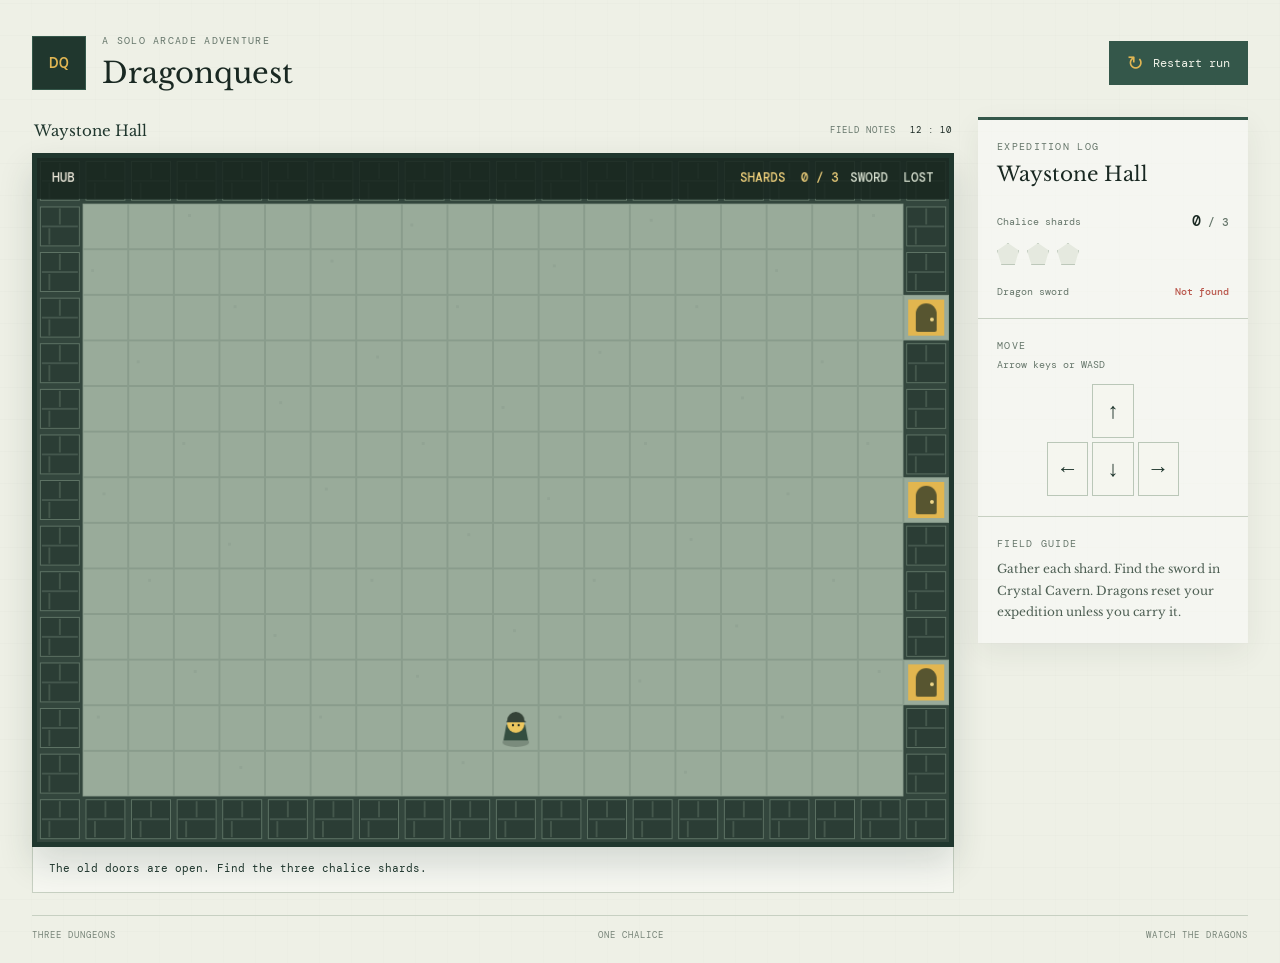
==== dragonquest/index.html @ 7830242f "draft of new game dragonquest" ====
<!DOCTYPE html>
<html lang="en">
  <head>
    <meta charset="UTF-8" />
    <meta name="viewport" content="width=device-width, initial-scale=1.0" />
    <meta name="theme-color" content="#eef0e6" />
    <title>Dragonquest</title>
    <link rel="preconnect" href="https://fonts.googleapis.com" />
    <link rel="preconnect" href="https://fonts.gstatic.com" crossorigin />
    <link href="https://fonts.googleapis.com/css2?family=DM+Mono:wght@400;500&family=Libre+Baskerville:wght@400;700&display=swap" rel="stylesheet" />
    <link rel="stylesheet" href="styles.css" />
  </head>
  <body>
    <main class="page-shell">
      <header class="page-heading">
        <div class="title-lockup">
          <div class="crest" aria-hidden="true">DQ</div>
          <div>
            <p class="eyebrow">A solo arcade adventure</p>
            <h1>Dragonquest</h1>
          </div>
        </div>
        <button id="restartButton" class="restart-button" type="button">
          <span aria-hidden="true">↻</span> Restart run
        </button>
      </header>

      <div class="game-layout">
        <section class="play-area" aria-label="Dragonquest game">
          <div class="scene-labels">
            <span id="roomLabel">Waystone Hall</span>
            <span class="scene-coordinates">FIELD NOTES <span id="positionLabel">12 : 10</span></span>
          </div>
          <div class="canvas-frame">
            <canvas id="gameCanvas" width="960" height="720" tabindex="0" aria-label="Game map. Use arrow keys or WASD to move."></canvas>
            <div id="winOverlay" class="win-overlay" hidden>
              <p class="eyebrow">The relic is restored</p>
              <h2>Quest complete</h2>
              <p>All three chalice shards are yours.</p>
              <button id="playAgainButton" class="restart-button light-button" type="button">Play again</button>
            </div>
          </div>
          <p id="statusMessage" class="status-message" aria-live="polite">The old doors are open. Find the three chalice shards.</p>
        </section>

        <aside class="expedition-panel" aria-label="Expedition status and controls">
          <section class="progress-section">
            <p class="eyebrow">Expedition log</p>
            <h2 id="roomName">Waystone Hall</h2>
            <div class="stat-line">
              <span>Chalice shards</span>
              <strong><span id="shardCount">0</span><span class="stat-total"> / 3</span></strong>
            </div>
            <div class="shard-track" aria-label="Chalice shards collected">
              <span class="shard-mark" data-shard="0"></span>
              <span class="shard-mark" data-shard="1"></span>
              <span class="shard-mark" data-shard="2"></span>
            </div>
            <div class="stat-line sword-line">
              <span>Dragon sword</span>
              <strong id="swordStatus" class="sword-status">Not found</strong>
            </div>
          </section>

          <section class="controls-section">
            <p class="eyebrow">Move</p>
            <p class="control-hint">Arrow keys or WASD</p>
            <div class="direction-pad" aria-label="Movement controls">
              <button class="direction-button north" data-move="up" type="button" aria-label="Move up">↑</button>
              <button class="direction-button west" data-move="left" type="button" aria-label="Move left">←</button>
              <button class="direction-button east" data-move="right" type="button" aria-label="Move right">→</button>
              <button class="direction-button south" data-move="down" type="button" aria-label="Move down">↓</button>
            </div>
          </section>

          <section class="field-guide">
            <p class="eyebrow">Field guide</p>
            <p>Gather each shard. Find the sword in Crystal Cavern. Dragons reset your expedition unless you carry it.</p>
          </section>
        </aside>
      </div>
      <footer class="page-footer"><span>THREE DUNGEONS</span><span>ONE CHALICE</span><span>WATCH THE DRAGONS</span></footer>
    </main>
    <script src="game.js"></script>
  </body>
</html>
---- dragonquest/styles.css ----
:root {
  color-scheme: light;
  --paper: #eef0e6;
  --paper-deep: #e2e6d9;
  --ink: #192822;
  --muted: #66766b;
  --rule: #c7d0c2;
  --moss: #34574a;
  --moss-deep: #20372e;
  --gold: #e1b653;
  --coral: #b9564b;
  --mono: "DM Mono", "Courier New", monospace;
  --display: "Libre Baskerville", Georgia, serif;
}

* {
  box-sizing: border-box;
}

body {
  min-height: 100vh;
  margin: 0;
  color: var(--ink);
  background-color: var(--paper);
  background-image: repeating-linear-gradient(0deg, transparent 0, transparent 31px, rgba(49, 76, 62, 0.035) 32px), repeating-linear-gradient(90deg, transparent 0, transparent 31px, rgba(49, 76, 62, 0.025) 32px);
  font-family: var(--mono);
}

button {
  font: inherit;
}

.page-shell {
  width: min(1400px, calc(100% - 64px));
  margin: 0 auto;
  padding: 34px 0 22px;
  animation: arrive 480ms ease-out both;
}

.page-heading {
  display: flex;
  align-items: center;
  justify-content: space-between;
  gap: 24px;
  margin-bottom: 26px;
}

.title-lockup {
  display: flex;
  align-items: center;
  gap: 16px;
}

.crest {
  display: grid;
  width: 54px;
  aspect-ratio: 1;
  place-items: center;
  border: 1px solid var(--moss);
  color: var(--gold);
  background: var(--moss-deep);
  font-size: 16px;
  font-weight: 500;
}

.eyebrow {
  margin: 0 0 8px;
  color: var(--muted);
  font-size: 10px;
  letter-spacing: 1.3px;
  text-transform: uppercase;
}

h1,
h2,
p {
  margin-top: 0;
}

h1,
h2 {
  font-family: var(--display);
  font-weight: 400;
}

h1 {
  margin-bottom: 0;
  font-size: 29px;
}

.restart-button {
  display: inline-flex;
  min-height: 44px;
  align-items: center;
  justify-content: center;
  gap: 9px;
  padding: 0 17px;
  border: 1px solid var(--moss);
  color: var(--paper);
  background: var(--moss);
  cursor: pointer;
  font-size: 12px;
  transition: background-color 140ms ease, transform 140ms ease;
}

.restart-button span {
  color: var(--gold);
  font-size: 20px;
  line-height: 1;
}

.restart-button:hover {
  background: var(--moss-deep);
}

.restart-button:active,
.direction-button:active {
  transform: translateY(1px);
}

.game-layout {
  display: grid;
  grid-template-columns: minmax(0, 960px) 270px;
  align-items: start;
  gap: 24px;
  justify-content: center;
}

.play-area {
  min-width: 0;
}

.scene-labels {
  display: flex;
  min-height: 36px;
  align-items: center;
  justify-content: space-between;
  gap: 16px;
  padding: 0 2px 10px;
  color: var(--moss-deep);
  font-size: 12px;
}

.scene-labels > span:first-child {
  font-family: var(--display);
  font-size: 15px;
}

.scene-coordinates {
  color: var(--muted);
  font-size: 9px;
  letter-spacing: 1px;
}

.scene-coordinates span {
  margin-left: 8px;
  color: var(--ink);
}

.canvas-frame {
  position: relative;
  overflow: hidden;
  border: 5px solid var(--moss-deep);
  background: var(--moss-deep);
  box-shadow: 0 16px 32px rgba(30, 53, 43, 0.16);
}

#gameCanvas {
  display: block;
  width: 100%;
  height: auto;
  aspect-ratio: 4 / 3;
  outline: none;
}

#gameCanvas:focus-visible {
  box-shadow: inset 0 0 0 3px var(--gold);
}

.status-message {
  min-height: 46px;
  margin: 0;
  padding: 13px 16px;
  border: 1px solid var(--rule);
  border-top: 0;
  color: var(--moss-deep);
  background: rgba(255, 255, 255, 0.45);
  font-size: 11px;
  line-height: 1.6;
}

.expedition-panel {
  border-top: 3px solid var(--moss);
  background: rgba(255, 255, 255, 0.43);
  box-shadow: 0 10px 28px rgba(38, 57, 45, 0.07);
  animation: arrive 600ms 100ms ease-out both;
}

.progress-section,
.controls-section,
.field-guide {
  padding: 20px 19px;
}

.progress-section,
.controls-section {
  border-bottom: 1px solid var(--rule);
}

.progress-section h2 {
  margin-bottom: 23px;
  font-size: 20px;
  line-height: 1.35;
}

.stat-line {
  display: flex;
  align-items: center;
  justify-content: space-between;
  gap: 8px;
  color: var(--muted);
  font-size: 10px;
}

.stat-line strong {
  color: var(--ink);
  font-family: var(--mono);
  font-size: 15px;
  font-weight: 500;
}

.stat-total {
  color: var(--muted);
  font-size: 11px;
}

.shard-track {
  display: flex;
  gap: 8px;
  margin: 12px 0 20px;
}

.shard-mark {
  width: 22px;
  height: 22px;
  border: 1px solid #bdc8ba;
  background: #e5e9df;
  clip-path: polygon(50% 0, 100% 34%, 81% 100%, 20% 100%, 0 34%);
  transition: background-color 180ms ease, transform 180ms ease;
}

.shard-mark.collected {
  border-color: var(--coral);
  background: var(--coral);
  transform: rotate(12deg);
}

.sword-status {
  color: var(--coral) !important;
  font-size: 10px !important;
}

.sword-status.found {
  color: #7a5b17 !important;
}

.control-hint {
  margin: -2px 0 13px;
  color: var(--muted);
  font-size: 10px;
}

.direction-pad {
  display: grid;
  width: 132px;
  grid-template: repeat(2, 54px) / repeat(3, 1fr);
  gap: 4px;
  margin: 0 auto;
}

.direction-button {
  display: grid;
  width: 100%;
  height: 100%;
  place-items: center;
  border: 1px solid #bac7b8;
  color: var(--moss-deep);
  background: #f5f6ef;
  cursor: pointer;
  font-family: Arial, sans-serif;
  font-size: 22px;
  transition: border-color 130ms ease, background-color 130ms ease, transform 130ms ease;
  touch-action: manipulation;
}

.direction-button:hover {
  border-color: var(--moss);
  background: #e1e9dc;
}

.direction-button.north {
  grid-area: 1 / 2;
}

.direction-button.west {
  grid-area: 2 / 1;
}

.direction-button.east {
  grid-area: 2 / 3;
}

.direction-button.south {
  grid-area: 2 / 2;
}

.field-guide p:last-child {
  margin-bottom: 0;
  color: #4f6055;
  font-family: var(--display);
  font-size: 12px;
  line-height: 1.8;
}

.page-footer {
  display: flex;
  justify-content: space-between;
  gap: 16px;
  margin-top: 22px;
  padding-top: 13px;
  border-top: 1px solid var(--rule);
  color: #778478;
  font-size: 9px;
  letter-spacing: 1px;
}

.win-overlay {
  position: absolute;
  inset: 0;
  display: flex;
  flex-direction: column;
  align-items: center;
  justify-content: center;
  padding: 24px;
  color: #f2f1e6;
  background: rgba(25, 40, 34, 0.91);
  text-align: center;
  animation: arrive 240ms ease-out both;
}

.win-overlay[hidden] {
  display: none;
}

.win-overlay .eyebrow {
  color: var(--gold);
}

.win-overlay h2 {
  margin: 0 0 12px;
  font-size: 34px;
}

.win-overlay p:not(.eyebrow) {
  color: #d0dbce;
  font-size: 12px;
}

.light-button {
  margin-top: 10px;
  border-color: var(--gold);
  color: var(--ink);
  background: var(--gold);
}

.light-button:hover {
  background: #f0cb6e;
}

button:focus-visible {
  outline: 3px solid #d39f32;
  outline-offset: 3px;
}

@keyframes arrive {
  from {
    opacity: 0;
    transform: translateY(8px);
  }
  to {
    opacity: 1;
    transform: translateY(0);
  }
}

@media (max-width: 1050px) {
  .page-shell {
    width: min(960px, calc(100% - 40px));
  }

  .game-layout {
    grid-template-columns: minmax(0, 1fr) 230px;
    gap: 18px;
  }

  .progress-section,
  .controls-section,
  .field-guide {
    padding-right: 15px;
    padding-left: 15px;
  }
}

@media (max-width: 720px) {
  .page-shell {
    width: min(100% - 28px, 620px);
    padding-top: 20px;
  }

  .page-heading {
    margin-bottom: 17px;
  }

  .crest {
    width: 44px;
  }

  h1 {
    font-size: 23px;
  }

  .restart-button {
    min-height: 40px;
    padding: 0 10px;
    font-size: 10px;
  }

  .game-layout {
    grid-template-columns: minmax(0, 1fr);
    gap: 14px;
  }

  .scene-labels {
    min-height: 31px;
    font-size: 10px;
  }

  .scene-labels > span:first-child {
    font-size: 13px;
  }

  .scene-coordinates {
    font-size: 8px;
  }

  .canvas-frame {
    border-width: 3px;
  }

  .expedition-panel {
    display: grid;
    grid-template-columns: minmax(0, 1fr) 160px;
  }

  .progress-section {
    grid-row: span 2;
  }

  .controls-section {
    border-left: 1px solid var(--rule);
  }

  .field-guide {
    border-left: 1px solid var(--rule);
  }

  .field-guide p:last-child {
    font-size: 10px;
    line-height: 1.55;
  }

  .page-footer {
    font-size: 8px;
  }
}

@media (max-width: 430px) {
  .page-shell {
    width: calc(100% - 20px);
    padding-top: 14px;
  }

  .title-lockup {
    gap: 10px;
  }

  .crest {
    width: 38px;
    font-size: 13px;
  }

  h1 {
    font-size: 20px;
  }

  .eyebrow {
    font-size: 8px;
  }

  .restart-button {
    gap: 5px;
    padding: 0 7px;
    font-size: 9px;
  }

  .expedition-panel {
    grid-template-columns: minmax(0, 1fr) 138px;
  }

  .progress-section,
  .controls-section,
  .field-guide {
    padding: 15px 11px;
  }

  .progress-section h2 {
    font-size: 17px;
  }

  .direction-pad {
    width: 112px;
    grid-template-rows: repeat(2, 46px);
  }

  .stat-line {
    font-size: 9px;
  }

  .page-footer {
    gap: 8px;
    font-size: 7px;
    letter-spacing: 0.6px;
  }
}

@media (prefers-reduced-motion: reduce) {
  *,
  *::before,
  *::after {
    animation-duration: 0.01ms !important;
    animation-iteration-count: 1 !important;
    scroll-behavior: auto !important;
    transition-duration: 0.01ms !important;
  }
}
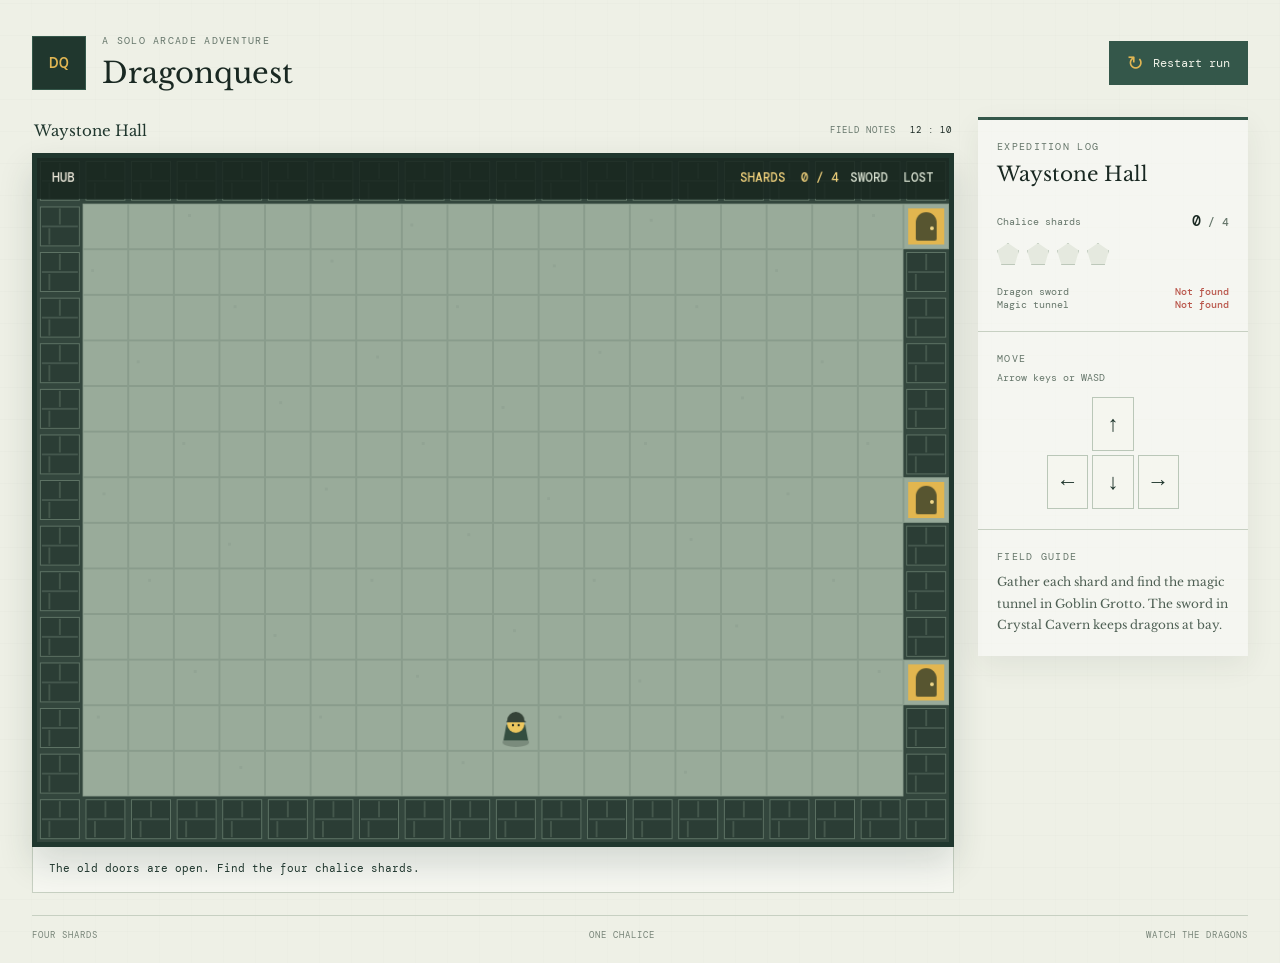
==== commit a9bccefe: "added magic bridge, fourth shard, and improved maze designs" ====
--- a/dragonquest/index.html
+++ b/dragonquest/index.html
@@ -34,13 +34,16 @@
           <div class="canvas-frame">
             <canvas id="gameCanvas" width="960" height="720" tabindex="0" aria-label="Game map. Use arrow keys or WASD to move."></canvas>
             <div id="winOverlay" class="win-overlay" hidden>
+              <div class="victory-shards" aria-hidden="true">
+                <span></span><span></span><span></span><span></span>
+              </div>
               <p class="eyebrow">The relic is restored</p>
               <h2>Quest complete</h2>
-              <p>All three chalice shards are yours.</p>
+              <p>All four chalice shards are yours.</p>
               <button id="playAgainButton" class="restart-button light-button" type="button">Play again</button>
             </div>
           </div>
-          <p id="statusMessage" class="status-message" aria-live="polite">The old doors are open. Find the three chalice shards.</p>
+          <p id="statusMessage" class="status-message" aria-live="polite">The old doors are open. Find the four chalice shards.</p>
         </section>
 
         <aside class="expedition-panel" aria-label="Expedition status and controls">
@@ -49,16 +52,21 @@
             <h2 id="roomName">Waystone Hall</h2>
             <div class="stat-line">
               <span>Chalice shards</span>
-              <strong><span id="shardCount">0</span><span class="stat-total"> / 3</span></strong>
+              <strong><span id="shardCount">0</span><span class="stat-total"> / <span id="shardTotal">4</span></span></strong>
             </div>
             <div class="shard-track" aria-label="Chalice shards collected">
               <span class="shard-mark" data-shard="0"></span>
               <span class="shard-mark" data-shard="1"></span>
               <span class="shard-mark" data-shard="2"></span>
+              <span class="shard-mark" data-shard="3"></span>
             </div>
             <div class="stat-line sword-line">
               <span>Dragon sword</span>
               <strong id="swordStatus" class="sword-status">Not found</strong>
+            </div>
+            <div class="stat-line tunnel-line">
+              <span>Magic tunnel</span>
+              <strong id="tunnelStatus" class="tunnel-status">Not found</strong>
             </div>
           </section>
 
@@ -75,12 +83,19 @@
 
           <section class="field-guide">
             <p class="eyebrow">Field guide</p>
-            <p>Gather each shard. Find the sword in Crystal Cavern. Dragons reset your expedition unless you carry it.</p>
+            <p>Gather each shard and find the magic tunnel in Goblin Grotto. The sword in Crystal Cavern keeps dragons at bay.</p>
           </section>
         </aside>
       </div>
-      <footer class="page-footer"><span>THREE DUNGEONS</span><span>ONE CHALICE</span><span>WATCH THE DRAGONS</span></footer>
+      <footer class="page-footer"><span>FOUR SHARDS</span><span>ONE CHALICE</span><span>WATCH THE DRAGONS</span></footer>
     </main>
+    <script src="room-registry.js"></script>
+    <script src="rooms/room-hub.js"></script>
+    <script src="rooms/room-maze-hall.js"></script>
+    <script src="rooms/room-inner-sanctum.js"></script>
+    <script src="rooms/room-dungeon1.js"></script>
+    <script src="rooms/room-dungeon2.js"></script>
+    <script src="rooms/room-dungeon3.js"></script>
     <script src="game.js"></script>
   </body>
 </html>
--- a/dragonquest/styles.css
+++ b/dragonquest/styles.css
@@ -264,6 +264,15 @@
   color: #7a5b17 !important;
 }
 
+.tunnel-status {
+  color: var(--coral) !important;
+  font-size: 10px !important;
+}
+
+.tunnel-status.found {
+  color: #286c66 !important;
+}
+
 .control-hint {
   margin: -2px 0 13px;
   color: var(--muted);
@@ -345,7 +354,47 @@
   color: #f2f1e6;
   background: rgba(25, 40, 34, 0.91);
   text-align: center;
-  animation: arrive 240ms ease-out both;
+  animation: victory-wash 700ms ease-out both;
+}
+
+.win-overlay::before {
+  position: absolute;
+  inset: 14px;
+  border: 1px solid rgba(239, 203, 105, 0.48);
+  content: "";
+  pointer-events: none;
+}
+
+.victory-shards {
+  display: flex;
+  align-items: center;
+  gap: 13px;
+  min-height: 42px;
+  margin-bottom: 18px;
+}
+
+.victory-shards span {
+  width: 15px;
+  height: 24px;
+  border: 1px solid #fff0b2;
+  background: #edc75f;
+  box-shadow: 0 0 18px rgba(237, 199, 95, 0.72);
+  clip-path: polygon(50% 0, 100% 36%, 78% 100%, 20% 100%, 0 36%);
+  opacity: 0;
+  transform: translateY(15px) rotate(18deg);
+  animation: shard-rise 520ms cubic-bezier(0.18, 0.78, 0.25, 1.25) forwards;
+}
+
+.victory-shards span:nth-child(2) {
+  animation-delay: 120ms;
+}
+
+.victory-shards span:nth-child(3) {
+  animation-delay: 240ms;
+}
+
+.victory-shards span:nth-child(4) {
+  animation-delay: 360ms;
 }
 
 .win-overlay[hidden] {
@@ -354,16 +403,23 @@
 
 .win-overlay .eyebrow {
   color: var(--gold);
+  animation: arrive 420ms 250ms ease-out both;
 }
 
 .win-overlay h2 {
   margin: 0 0 12px;
   font-size: 34px;
+  animation: arrive 500ms 340ms cubic-bezier(0.16, 0.8, 0.3, 1) both;
 }
 
 .win-overlay p:not(.eyebrow) {
   color: #d0dbce;
   font-size: 12px;
+  animation: arrive 420ms 470ms ease-out both;
+}
+
+.win-overlay .light-button {
+  animation: arrive 420ms 580ms ease-out both;
 }
 
 .light-button {
@@ -393,6 +449,28 @@
   }
 }
 
+@keyframes victory-wash {
+  from {
+    background: rgba(25, 40, 34, 0.35);
+    backdrop-filter: blur(0);
+  }
+  to {
+    background: rgba(25, 40, 34, 0.91);
+    backdrop-filter: blur(2px);
+  }
+}
+
+@keyframes shard-rise {
+  60% {
+    opacity: 1;
+    transform: translateY(-5px) rotate(-8deg) scale(1.15);
+  }
+  to {
+    opacity: 1;
+    transform: translateY(0) rotate(0) scale(1);
+  }
+}
+
 @media (max-width: 1050px) {
   .page-shell {
     width: min(960px, calc(100% - 40px));
@@ -455,6 +533,36 @@
 
   .canvas-frame {
     border-width: 3px;
+  }
+
+  .win-overlay {
+    padding: 10px;
+  }
+
+  .victory-shards {
+    min-height: 24px;
+    gap: 8px;
+    margin-bottom: 7px;
+  }
+
+  .victory-shards span {
+    width: 11px;
+    height: 17px;
+  }
+
+  .win-overlay h2 {
+    margin-bottom: 6px;
+    font-size: 22px;
+  }
+
+  .win-overlay p:not(.eyebrow) {
+    margin-bottom: 6px;
+    font-size: 10px;
+  }
+
+  .win-overlay .light-button {
+    min-height: 34px;
+    margin-top: 2px;
   }
 
   .expedition-panel {
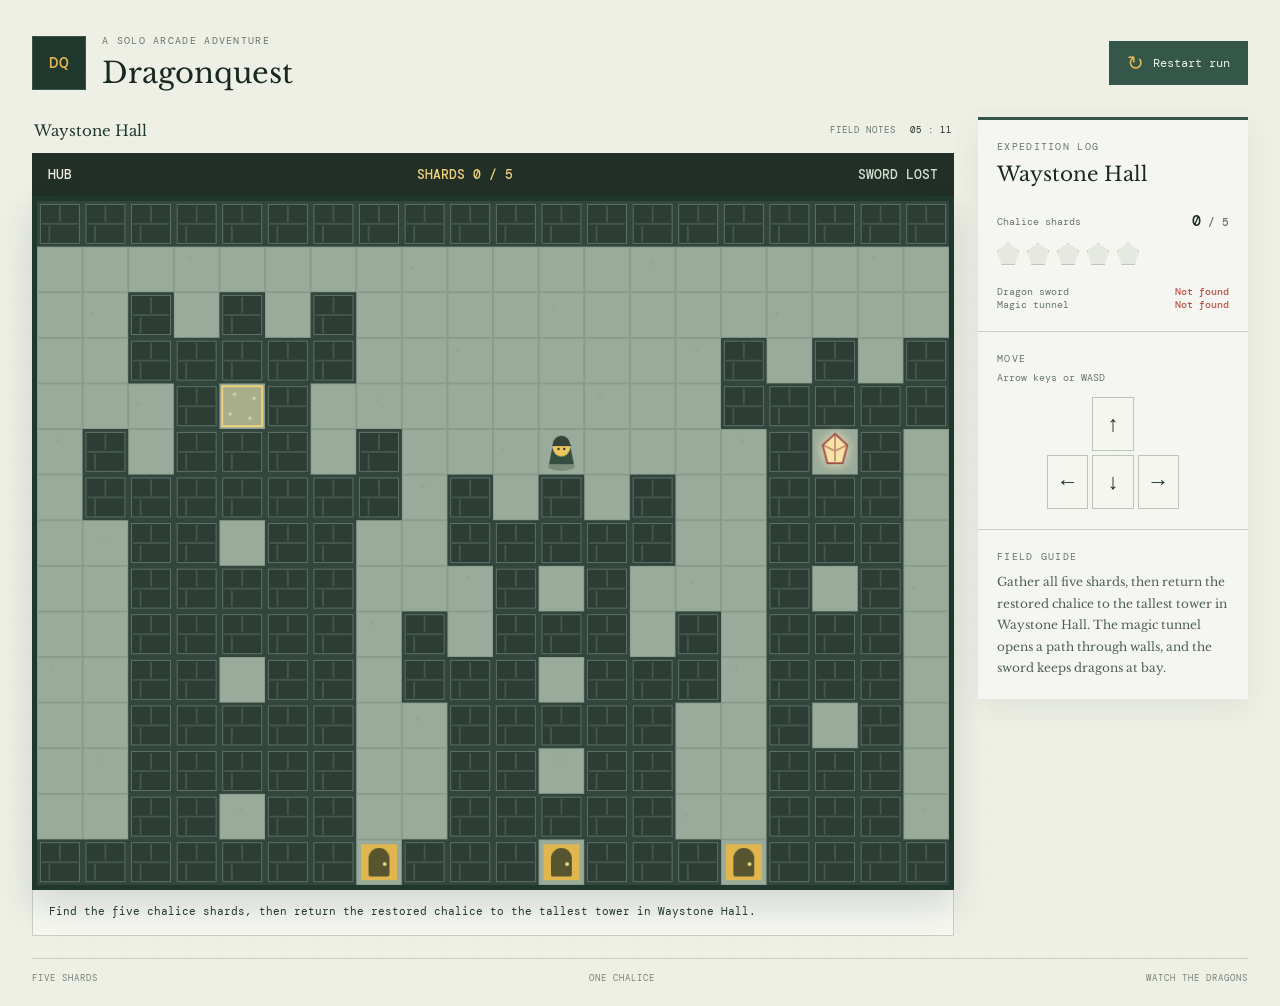
==== commit 8b7fc670: "Moved doors and added winning move at end" ====
--- a/dragonquest/index.html
+++ b/dragonquest/index.html
@@ -31,19 +31,24 @@
             <span id="roomLabel">Waystone Hall</span>
             <span class="scene-coordinates">FIELD NOTES <span id="positionLabel">12 : 10</span></span>
           </div>
+          <div class="canvas-hud" aria-label="Room status">
+            <span id="canvasRoomLabel"></span>
+            <span id="canvasShardStatus"></span>
+            <span id="canvasSwordStatus"></span>
+          </div>
           <div class="canvas-frame">
             <canvas id="gameCanvas" width="960" height="720" tabindex="0" aria-label="Game map. Use arrow keys or WASD to move."></canvas>
             <div id="winOverlay" class="win-overlay" hidden>
               <div class="victory-shards" aria-hidden="true">
-                <span></span><span></span><span></span><span></span>
+                <span></span><span></span><span></span><span></span><span></span>
               </div>
-              <p class="eyebrow">The relic is restored</p>
+              <p class="eyebrow">The chalice is home</p>
               <h2>Quest complete</h2>
-              <p>All four chalice shards are yours.</p>
+              <p>You returned the restored chalice to the tallest tower.</p>
               <button id="playAgainButton" class="restart-button light-button" type="button">Play again</button>
             </div>
           </div>
-          <p id="statusMessage" class="status-message" aria-live="polite">The old doors are open. Find the four chalice shards.</p>
+          <p id="statusMessage" class="status-message" aria-live="polite">Find the five chalice shards, then return the restored chalice to the tallest tower in Waystone Hall.</p>
         </section>
 
         <aside class="expedition-panel" aria-label="Expedition status and controls">
@@ -59,6 +64,7 @@
               <span class="shard-mark" data-shard="1"></span>
               <span class="shard-mark" data-shard="2"></span>
               <span class="shard-mark" data-shard="3"></span>
+              <span class="shard-mark" data-shard="4"></span>
             </div>
             <div class="stat-line sword-line">
               <span>Dragon sword</span>
@@ -83,11 +89,11 @@
 
           <section class="field-guide">
             <p class="eyebrow">Field guide</p>
-            <p>Gather each shard and find the magic tunnel in Goblin Grotto. The sword in Crystal Cavern keeps dragons at bay.</p>
+            <p>Gather all five shards, then return the restored chalice to the tallest tower in Waystone Hall. The magic tunnel opens a path through walls, and the sword keeps dragons at bay.</p>
           </section>
         </aside>
       </div>
-      <footer class="page-footer"><span>FOUR SHARDS</span><span>ONE CHALICE</span><span>WATCH THE DRAGONS</span></footer>
+      <footer class="page-footer"><span>FIVE SHARDS</span><span>ONE CHALICE</span><span>WATCH THE DRAGONS</span></footer>
     </main>
     <script src="room-registry.js"></script>
     <script src="rooms/room-hub.js"></script>
--- a/dragonquest/styles.css
+++ b/dragonquest/styles.css
@@ -165,6 +165,28 @@
   box-shadow: 0 16px 32px rgba(30, 53, 43, 0.16);
 }
 
+.canvas-hud {
+  display: flex;
+  min-height: 43px;
+  align-items: center;
+  justify-content: space-between;
+  gap: 16px;
+  padding: 0 16px;
+  color: #f2eee0;
+  background: rgba(24, 39, 32, 0.96);
+  font-size: 13px;
+  font-weight: 500;
+}
+
+#canvasSwordStatus {
+  color: #d6dfcf;
+}
+
+#canvasSwordStatus.found,
+#canvasShardStatus {
+  color: #f0d17c;
+}
+
 #gameCanvas {
   display: block;
   width: 100%;
@@ -351,10 +373,9 @@
   align-items: center;
   justify-content: center;
   padding: 24px;
-  color: #f2f1e6;
-  background: rgba(25, 40, 34, 0.91);
+  color: #192822;
+  background: transparent;
   text-align: center;
-  animation: victory-wash 700ms ease-out both;
 }
 
 .win-overlay::before {
@@ -397,12 +418,16 @@
   animation-delay: 360ms;
 }
 
+.victory-shards span:nth-child(5) {
+  animation-delay: 480ms;
+}
+
 .win-overlay[hidden] {
   display: none;
 }
 
 .win-overlay .eyebrow {
-  color: var(--gold);
+  color: #192822;
   animation: arrive 420ms 250ms ease-out both;
 }
 
@@ -413,12 +438,15 @@
 }
 
 .win-overlay p:not(.eyebrow) {
-  color: #d0dbce;
+  color: #192822;
   font-size: 12px;
   animation: arrive 420ms 470ms ease-out both;
 }
 
 .win-overlay .light-button {
+  border-color: #fff;
+  color: #192822;
+  background: #fff;
   animation: arrive 420ms 580ms ease-out both;
 }
 
@@ -449,17 +477,6 @@
   }
 }
 
-@keyframes victory-wash {
-  from {
-    background: rgba(25, 40, 34, 0.35);
-    backdrop-filter: blur(0);
-  }
-  to {
-    background: rgba(25, 40, 34, 0.91);
-    backdrop-filter: blur(2px);
-  }
-}
-
 @keyframes shard-rise {
   60% {
     opacity: 1;
@@ -533,6 +550,13 @@
 
   .canvas-frame {
     border-width: 3px;
+  }
+
+  .canvas-hud {
+    min-height: 34px;
+    gap: 8px;
+    padding: 0 8px;
+    font-size: 9px;
   }
 
   .win-overlay {
